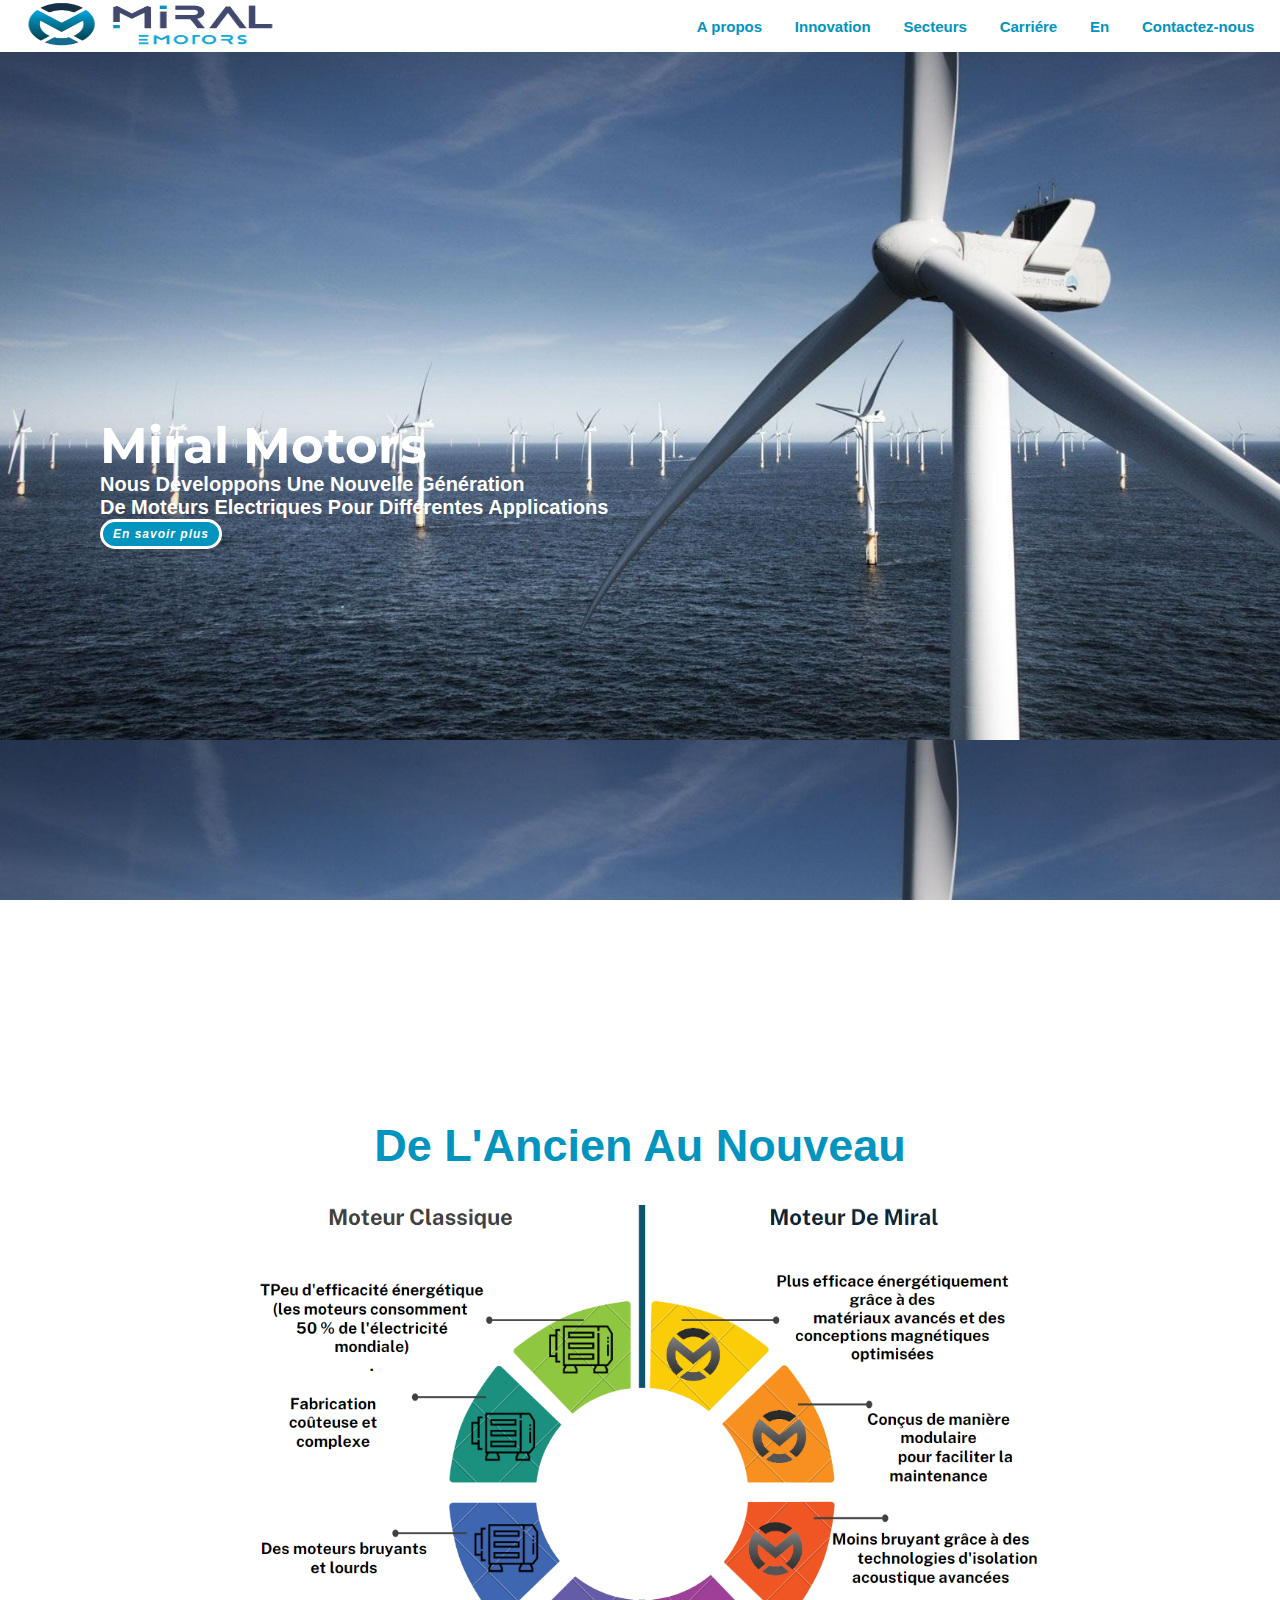
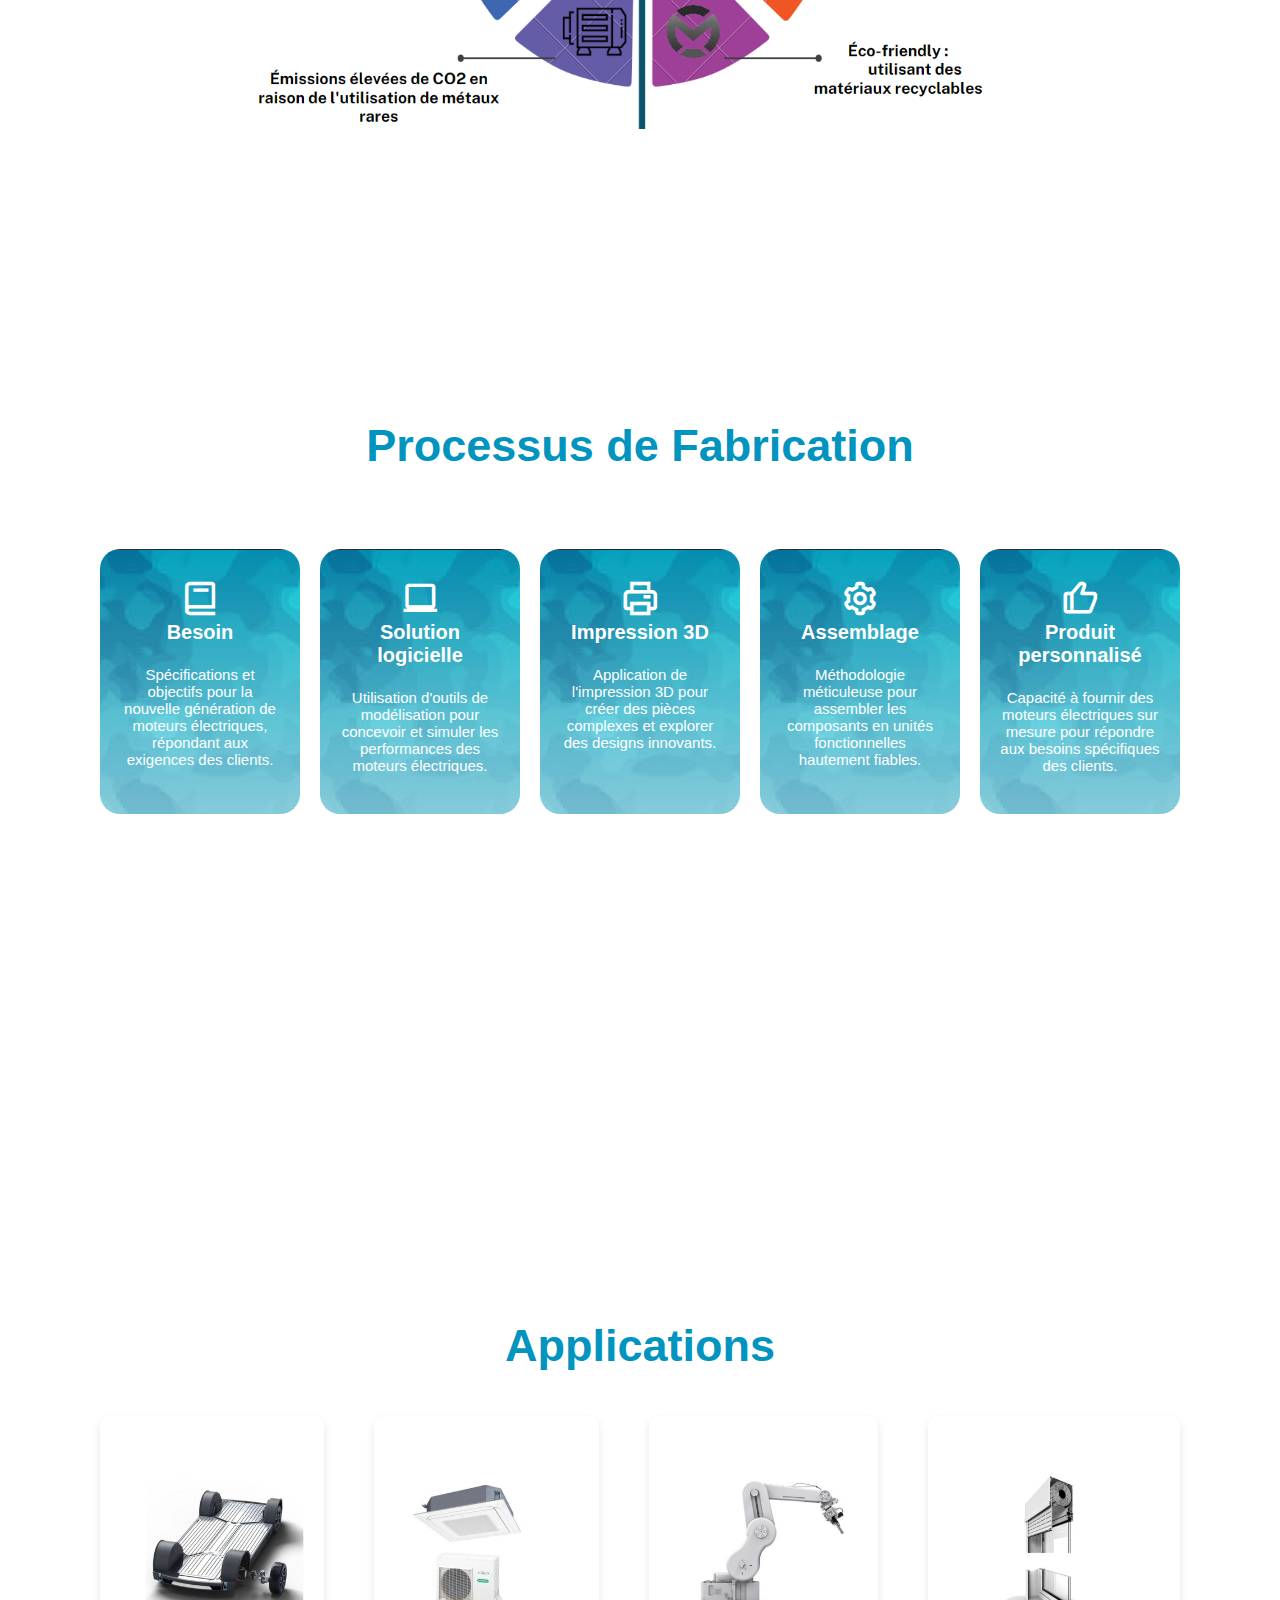
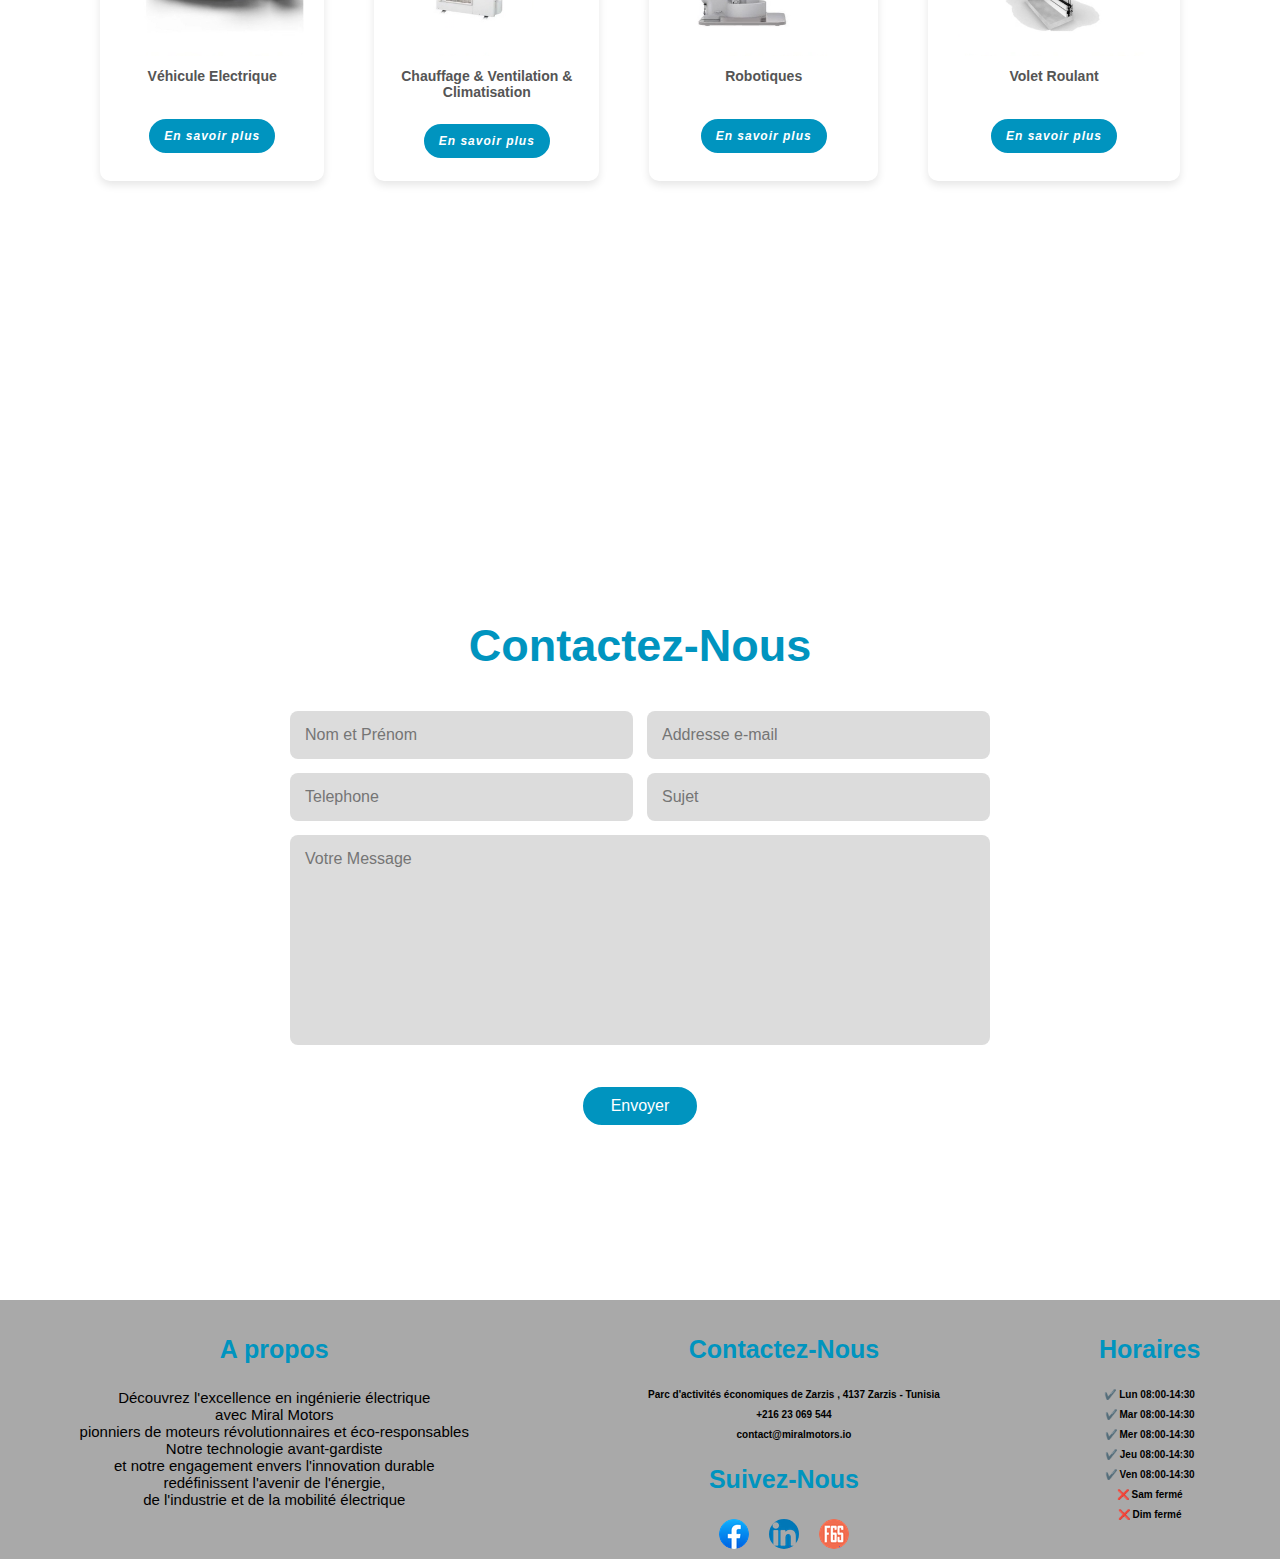
==== index.html @ d9f082d1 "Add files via upload" ====
<!DOCTYPE html>
<html lang="en">

<head>
    <meta charset="UTF-8" />
    <meta http-equiv="X-UA-Compatible" content="IE=edge" />
    <meta name="viewport" content="width=device-width , initial-scale=1.0" />
    <title>MIRAL MOTOR</title>
    <link href="https://unpkg.com/boxicons@2.1.4/css/boxicons.min.css" rel="stylesheet" />
    <link rel="stylesheet" href="couleur.css" />
    <link href="https://fonts.googleapis.com/css?family=Open+Sans" rel="stylesheet">
    <link href="https://cdn.jsdelivr.net/npm/bootstrap@5.3.1/dist/css/bootstrap.min.css" rel="stylesheet"
        integrity="sha384-4bw+/aepP/YC94hEpVNVgiZdgIC5+VKNBQNGCHeKRQN+PtmoHDEXuppvnDJzQIu9" crossorigin="anonymous">
    <link rel="shortcut icon" href="simplifié.png">
    <link rel="stylesheet" href="https://cdnjs.cloudflare.com/ajax/libs/font-awesome/6.1.1/css/all.min.css"
        integrity="sha512-KfkfwYDsLkIlwQp6LFnl8zNdLGxu9YAA1QvwINks4PhcElQSvqcyVLLD9aMhXd13uQjoXtEKNosOWaZqXgel0g=="
        crossorigin="anonymous" referrerpolicy="no-referrer" />


</head>

<body>
    <header class="header">
        <a href="index.html" class="logo" title="miral-motors"> <img src="horizontale.png" width="250" height="50" alt=""> </a>

        <nav class="navbar">
            <b> <a href="apropos.html">A propos</a>
                <a href="innovation.html">Innovation</a>
                <a href="secteurs.html">Secteurs</a>
                <a href="carriere.html">Carriére</a>

                <a href="en.html">En</a>
                <a href="contact.html">Contactez-nous</a>
            </b>
        </nav>
    </header>
    <section class="home" id="home">

        <div class="home-content"><br><br><br><br><br><br><br><br><br><br><br><br><br><br><br><br><br><br>
            <h1> Miral Motors</h1>

            <p>
                <b>
                    Nous Développons
                    Une Nouvelle Génération <br />
                    De Moteurs Electriques
                    Pour Différentes Applications<br />

                </b>
            </p>
            <a href="apropos.html" class="btn" style=" display: inline-block;
    padding: 0.5rem 1rem;
    background: rgb(0, 148, 191);
    border-radius: 3rem;
    border: 3px solid white;
    cursor: pointer;
    font-size: 1.2rem;
   
    letter-spacing: 0.1rem;
    font-weight: 300;
    transition: 0.5s ease;
    margin-top: 20;
    font-style: oblique;
    font-weight: bold; color: rgb(255, 255, 255);"> <b>En savoir plus</b></a>
        
    </section>
   
    <section class="container">
        <h2 class="heading">
     De L'Ancien Au Nouveau
        </h2><br>
        <br>
        <br>
        <center><img src="imgg.png" width="800" title="#"></center>
<!--      <div class="comparison-cards">

            <div class="comparison-card">
                <div class="criteria">Moteur Classique</div>
                <p class="motor-advantage">Peu d'efficacité énergétique <br> (les moteurs consomment 50 % de
                    l'électricité mondiale)</p>
                <p class="motor-advantage">Fabrication coûteuse et complexe</p>

                <p class="motor-advantage">Des moteurs bruyants et lourds
                <p class="motor-advantage">Émissions élevées de CO2 en raison de l'utilisation de métaux rares</p>

                </p>
            </div>
            <div class="comparison-card">
                <div class="criteria">Moteur De Miral</div>
                <p class="motor-benefit">Plus efficace énergétiquement grâce à des
                    matériaux avancés et des conceptions magnétiques optimisées</p>
                <p class="motor-benefit">Conçus de manière modulaire
                    pour faciliter la maintenance</p>
                <p class="motor-benefit">Moins bruyant grâce à des
                    technologies d'isolation acoustique avancées</p>
                <p class="motor-benefit">Éco-friendly :
                    utilisant des matériaux recyclables</p>

            </div>


        </div>-->
    </section> 
    <section class="services" id="services">
        <h2 class="heading">Processus de Fabrication
        </h2>
        <br><br><br> <br> <br><br><br>
        <div class="services-container">


            <div class="services-box">

                <h1> <i class='bx bx-book'></i></h1>
                <h3>Besoin

                </h3>
                <br><br>
                <p>
                    Spécifications et objectifs pour
                    la nouvelle génération de moteurs électriques,
                    répondant aux exigences des clients.
                </p>
            </div>
            <div class="services-box">

                <h1> <i class='bx bx-laptop'></i> </h1>
                <h3>
                    Solution logicielle
                </h3>
                <br> <br>
                <p>
                    Utilisation d'outils de modélisation
                    pour concevoir et simuler les performances
                    des moteurs électriques.
                </p></a>
            </div>
            <div class="services-box">
                <h1> <i class='bx bx-printer'></i></h1>
                <h3>
                    Impression 3D
                </h3>
                <br> <br>
                <p>
                    Application de l'impression 3D pour
                    créer des pièces complexes et explorer
                    des designs innovants.
                </p>
            </div>
            <div class="services-box">
                <h1> <i class='bx bx-cog'></i></h1>
                <h3>
                    Assemblage
                </h3>
                <br> <br>
                <p>
                    Méthodologie méticuleuse pour assembler
                    les composants en unités fonctionnelles
                    hautement fiables.
                </p>
            </div>
            <div class="services-box">

                <h1><i class='bx bx-like'></i></h1>
                <h3>Produit personnalisé

                </h3>
                <br> <br>
                <p>

                    Capacité à fournir des moteurs électriques
                    sur mesure pour répondre aux besoins
                    spécifiques des clients.
                </p>
            </div>
        </div>
    </section>
    <section class="modes-applications">
        <h2 class="heading">Applications
        </h2> <br><br><br><br>
        <div class="applications-grid">
            <div class="application">
                <img src="EV AND E MOBILITY.png" alt="Application 1">
                <h3> <b>Véhicule Electrique</b></h3> <br> <br>
                <center><a href="carriere.html" class="btn" style=" display: inline-block;
                                                    padding: 1rem 1.5rem;
                                                    background: rgb(0, 148, 191);
                                                    border-radius: 3rem;
                                                    border: 3px solid white;
                                                    cursor: pointer;
                                                    font-size: 1.2rem;
                                                   
                                                    letter-spacing: 0.1rem;
                                                    font-weight: 300;
                                                    transition: 0.5s ease;
                                                    margin-top: 20;
                                                    font-style: oblique;
                                                    font-weight: bold; color: rgb(255, 255, 255);"> En savoir plus</a></center>

            </div>
            <div class="application">
                <img src="HVAC.png" alt="Application 2">
                <h3> <b>Chauffage & Ventilation & Climatisation</b></h3>
                <br>
                <center><a href="secteurs.html" class="btn" style=" display: inline-block;
                                                    padding: 1rem 1.5rem;
                                                    background: rgb(0, 148, 191);
                                                    border-radius: 3rem;
                                                    border: 3px solid white;
                                                    cursor: pointer;
                                                    font-size: 1.2rem;
                                                   
                                                    letter-spacing: 0.1rem;
                                                    font-weight: 300;
                                                    transition: 0.5s ease;
                                                    margin-top: 20;
                                                    font-style: oblique;
                                                    font-weight: bold; color: rgb(255, 255, 255);"> En savoir plus</a></center>

            </div>
            <div class="application">
                <img src="ROBOTICS.png" alt="Application 3">
                <h3> <b>Robotiques</b></h3> <br> <br>
                <center><a href="secteurs.html" class="btn" style=" display: inline-block;
                                                    padding: 1rem 1.5rem;
                                                    background: rgb(0, 148, 191);
                                                    border-radius: 3rem;
                                                    border: 3px solid white;
                                                    cursor: pointer;
                                                    font-size: 1.2rem;
                                                   
                                                    letter-spacing: 0.1rem;
                                                    font-weight: 300;
                                                    transition: 0.5s ease;
                                                    margin-top: 20;
                                                    font-style: oblique;
                                                    font-weight: bold; color: rgb(255, 255, 255);"> En savoir plus</a></center>

            </div>
            <div class="application">
                <img src="ROLLER SHUTTER.png" alt="Application 4"> 
                <h3> <b>Volet Roulant </b></h3> <br> <br><center><a href="secteurs.html" class="btn" style=" display: inline-block;
                                                    padding: 1rem 1.5rem;
                                                    background: rgb(0, 148, 191);
                                                    border-radius: 3rem;
                                                    border: 3px solid white;
                                                    cursor: pointer;
                                                    font-size: 1.2rem;
                                                   
                                                    letter-spacing: 0.1rem;
                                                    font-weight: 300;
                                                    transition: 0.5s ease;
                                                    margin-top: 20;
                                                    font-style: oblique;
                                                    font-weight: bold; color: rgb(255, 255, 255);"> En savoir plus</a></center>

            </div>
        </div>
    </section>

    <!--fin de la section application-->
    <!-- section contact -->



    <section class="contact" id="contact">
        <h2 class="heading">
            Contactez-Nous

        </h2><br><br>
        <form action="form.php" method="post">
            <div class="input-box">
                <input type="text" placeholder="Nom et Prénom">
                <input type="email" placeholder="Addresse e-mail">
            </div>
            <div class="input-box">
                <input type="tel" placeholder="Telephone">
                <input type="text" placeholder="Sujet">
            </div>
            <textarea name="" id="" cols="30" rows="10" placeholder="Votre Message "></textarea>
            <input type="Submit" value="Envoyer" class="btn">
        </form>
    </section>
    <footer>
        <div class="footer_main">
            <div class="tag">
                <h1>A propos</h1>

     <p style="  text-align: center;
  justify-content: center;
  color: black;
  font-size: 1.5rem; ">
            Découvrez l'excellence en ingénierie électrique <br> avec Miral Motors <br>
            pionniers de moteurs révolutionnaires et
            éco-responsables <br> Notre technologie avant-gardiste <br>et notre engagement envers
            l'innovation durable
            <br>redéfinissent
            l'avenir de l'énergie, <br> de l'industrie et de la mobilité électrique
     </p>     

            </div>
            


            <div class="tag">
                <h1>Contactez-Nous</h1>

                <a href="https://goo.gl/maps/jPR5Lnm4Rp75n7xg6"> <i class="fa-solid fa-house"></i><b> Parc d'activités
                        économiques de Zarzis , 4137 Zarzis - Tunisia</b></a>
                <a href="https://api.whatsapp.com"><i class="fa-solid fa-phone"></i> <b>+216 23 069 544 </b></a>
                <a href="https://mail.google.com/mail/?tab=rm&ogbl"><i class="fa-solid fa-envelope"></i>
                    <b>contact@miralmotors.io </b></a>
                <h1>Suivez-Nous</h1>

                <div class="social_link">
                    <a href="https://www.facebook.com/Miralmotors/">
                        <img src="facebook.png" alt="facebook" title="facebook">
                    </a>
                  
                    <a href="https://tn.linkedin.com/company/miral-motors">
                        <img src="likedin.png" alt="linkedin" title="linkedin">
                 </a>
                
                    <a href="https://www.f6s.com/company/miral-motors">
                        <img src="f6s.png" alt="F6S" title="f6s">
             
                    </a>
</div>
               
            </div>

            <div class="tag">
                <h1>Horaires</h1>

                <a href="#" class="center"><b>✔️ Lun 08:00-14:30</b></a>
                <a href="#" class="center"><b>✔️ Mar 08:00-14:30</b></a>
                <a href="#" class="center"><b>✔️ Mer 08:00-14:30</b></a>
                <a href="#" class="center"><b>✔️ Jeu 08:00-14:30</b></a>
                <a href="#" class="center"><b>✔️ Ven 08:00-14:30</b></a>
                <a href="#" class="center"><b>❌ Sam fermé</b></a>
                <a href="#" class="center"><b>❌ Dim fermé</b></a>



            </div>


    </footer>
    <script src="movment.js"> </script>
    <script src="https://cdn.jsdelivr.net/npm/@popperjs/core@2.11.8/dist/umd/popper.min.js"
        integrity="sha384-I7E8VVD/ismYTF4hNIPjVp/Zjvgyol6VFvRkX/vR+Vc4jQkC+hVqc2pM8ODewa9r"
        crossorigin="anonymous"></script>
    <script src="https://cdn.jsdelivr.net/npm/bootstrap@5.3.1/dist/js/bootstrap.min.js"
        integrity="sha384-Rx+T1VzGupg4BHQYs2gCW9It+akI2MM/mndMCy36UVfodzcJcF0GGLxZIzObiEfa"
        crossorigin="anonymous"></script>



</body>

</html>
---- couleur.css ----
@import url("https://fonts.googleapis.com/css2?family=Poppins:wght@300;400;500;600;700;800;900& display=swap");
@import url('https://fonts.googleapis.com/css2?family=Montserrat:300&display=swap');


* {
  margin: 0;
  padding: 0;
  box-sizing: border-box;
  text-decoration: none;
  border: none;
  outline: none;
  scroll-behavior: smooth;
  font-family: sans-serif;
    box-sizing: border-box;
}
html {
  font-size: 62.5%;
  overflow-x: hidden;
}
body {
  background: white;
  color: black;
  font-family: "Helvetica Neue", Arial, sans-serif;
  margin: 0;
  padding: 0;
}
section {
  height: auto;
  width: auto;
  min-height: 100vh;
  padding: 220px 100px 20px;
}

/* header */
.header {
  position: fixed;
  top:0 ;
  left: 0;
  background:white;
  width: 100%;
  padding:0rem 2%;
  display: flex;
  justify-content: space-between;
  align-items: center;
  z-index: 100;
  
}
.header-white {
  background-color: rgb(255, 255, 255);
}

.logo {

  cursor: pointer;
  padding: 0% 0% 0%;
}

.navbar a {
  background-color: transparent;
  font-size: 1.5rem;
  color:rgb(0, 148, 191);
  margin-left: 3rem;
  transition: 0.3s;
}

.navbar a:hover,
.navbar a.active {
  color:rgb(255, 116, 116);
}
.home {
  display: flex;
  background-attachment:local;
  background: url(ji1.jpg);
  justify-content: left;

}
.home-content h3 {
  font-size: 4rem;
  font-weight: 700;
  text-align: left;
  color: white;
}
.home-content h3:nth-of-type(2) {
  margin-bottom: 3rem;
}
.home-content h1 {
  text-align: left;
  font-size: 5rem;
  font-weight: 500px;
  line-height: 1.1;
  color: white;
  font-family: 'Montserrat', sans-serif;
}
.home-content p {
  color: white;
  text-align: left;
  font-size: 2rem;
}
.home-content .btn {
  display: inline-block;
  padding: 0.5rem 1rem;
  background: transparent;
  border-radius: 3rem;
  border: 3px solid white;
  cursor: pointer;
  font-size: 1.2rem;
  color: white;
  letter-spacing: 0.1rem;
  font-weight: 300;
  transition: 0.5s ease;
  margin-top: 20;
  font-style:oblique;
  font-weight: bold;
}
.home-content .btn:hover{
  box-shadow: rgb(255, 0, 0);
}

.heading {
  text-align: center;
  font-size: 4.5rem;
  background-color: white;
  color: rgb(0, 148, 191);
}


.comparison-cards {
  display: flex;
  flex-wrap: wrap;
  justify-content:space-between;

}


.comparison-card {
  width: 600px;
  padding: 20px;
  border: 2px solid #ccc;
  border-radius: 100px;
  margin: 1px;
  flex: 1;
  box-shadow: 0 4px 8px rgba(0, 0, 0, 0.1);
}

.criteria {
  font-weight: bold;
  font-size: 2.5rem;
  color: rgb(1, 83, 106);
  text-align: center;
    justify-content: space-evenly;
}
.motor-advantage,
.motor-benefit {
  font-size: 1.5rem;
  margin: 20px;
  border-radius: 800px;
  padding: 20px;
}

.motor-advantage {
  background-color: #ffc2b3; /* Lighter red for disadvantages */
  color: #d8000c;
  font-weight: bold;
  text-align: center;
}

.motor-benefit {
  background-color: #c2e0c2; /* Lighter green for benefits */
  color: #006b00;
  font-weight: bold;
  text-align: center;
}

.services-container {
  display: flex;
  justify-content: left;
  align-items: left;
  flex-wrap: initial;
  gap: 2rem;
}
.services-container .services-box {
  flex: 1 1 150rem;
  background: url(yeRab.png);
  padding: 3rem 2rem 4rem;
  border-radius: 2rem;
  text-align: center;
  transition: 0.5s ease;
  cursor: pointer;
}
.services-container .services-box :hover {
  border-color: rgb(1, 150, 205);
  transform: scale(1.2);
}

.services-box i {
  color: #ffffff;
  font-size: 40px;
}
.services-box h3 {
  font-size: 2rem;
  color: white;
}
.services-box p {
  font-size: 1.5rem;
  color: white;
}
/*applications */ 
.modes-applications {
  text-align: center;
}


.applications-grid {
  display: inline-flex;
  grid-template-columns: repeat(2, 1fr);
  grid-gap: 50px;
  margin-left: auto;
  margin-right: auto;
}

.application {
  padding: 20px;
  border-radius: 10px;
  background-color: #fff;
  box-shadow: 0 4px 8px rgba(0, 0, 0, 0.1);
  transition: transform 0.2s ease;
}

.application img {
  max-width: 100%;
  border-radius: 8px;
}

.application h3 {
  font-size: 14px;
  margin: 10px 0;
  color: #555;
}

.application:hover {
  transform: translateY(-5px);
}
/*fin de l'application */

/*  debut contact */

.contact form {
  max-width: 70rem;
  margin: 1rem auto;
  text-align: center;
  margin-bottom: 1rem;
}
.contact form .input-box {
  display: flex;
  justify-content: space-between;
  flex-wrap: wrap;
  color: #000000;
  font-size: 2rem;
}
.contact form .input-box input,
.contact form textarea {
  width: 100%;
  padding: 1.5rem;
  font-size: 1.6rem;
  background: rgb(220, 220, 220);
  border-radius: 0.8rem;
  margin: 0.7rem 0;
}
.contact form .input-box input {
  width: 49% ;
}
.contact form textarea {
  resize: none;
}
.contact form .btn {
  margin-top: 3rem;
  cursor: pointer;
  color:white;
  background-color:rgb(0, 148, 191);
  font-size: 1.6rem;
    border-radius: 4rem;
      border: 3px solid white;
        padding: 1rem 2.8rem;
  }
footer {
  width: 100%;
  margin: 0;
  padding: 0;
}

footer .footer_main {
  width: 100%;
  background:rgb(169, 169, 169);
  display: flex;
  justify-content: space-around;
}

footer .footer_main .tag {
  margin: 10px 0;
}
footer .footer_main .tag .center {
  text-align: center;
}

footer .footer_main .tag h1 {
  font-size: 25px;
  margin: 25px 0;
  color: rgb(0, 148, 191);
  justify-content: center;
  text-align: center;
  font-weight: bold;
    box-sizing: border-box;
      font-family: sans-serif;
      justify-content: center;
      text-align: center;
}


 
footer .footer_main .tag a {
  display: block;
  color: black;
  text-decoration: none;
  margin: 9px 0;
  justify-content: center;
  text-align: center;
}

footer .footer_main .tag a i {
  padding: 0 10px;
    transition: 0.7;
  justify-content: center;
  text-align: center;
}



footer .footer_main .tag .social_link {
  display: flex;
  justify-content: center;
    text-align: center;
}

footer .footer_main .tag .social_link a {
  width: 30px;
  height: 30px;
  justify-content: center;
    text-align: center;
  border-radius: 100%;
padding: 0% 0% 0% ;
  margin: 0 10px  ;
  

  overflow: hidden;

}
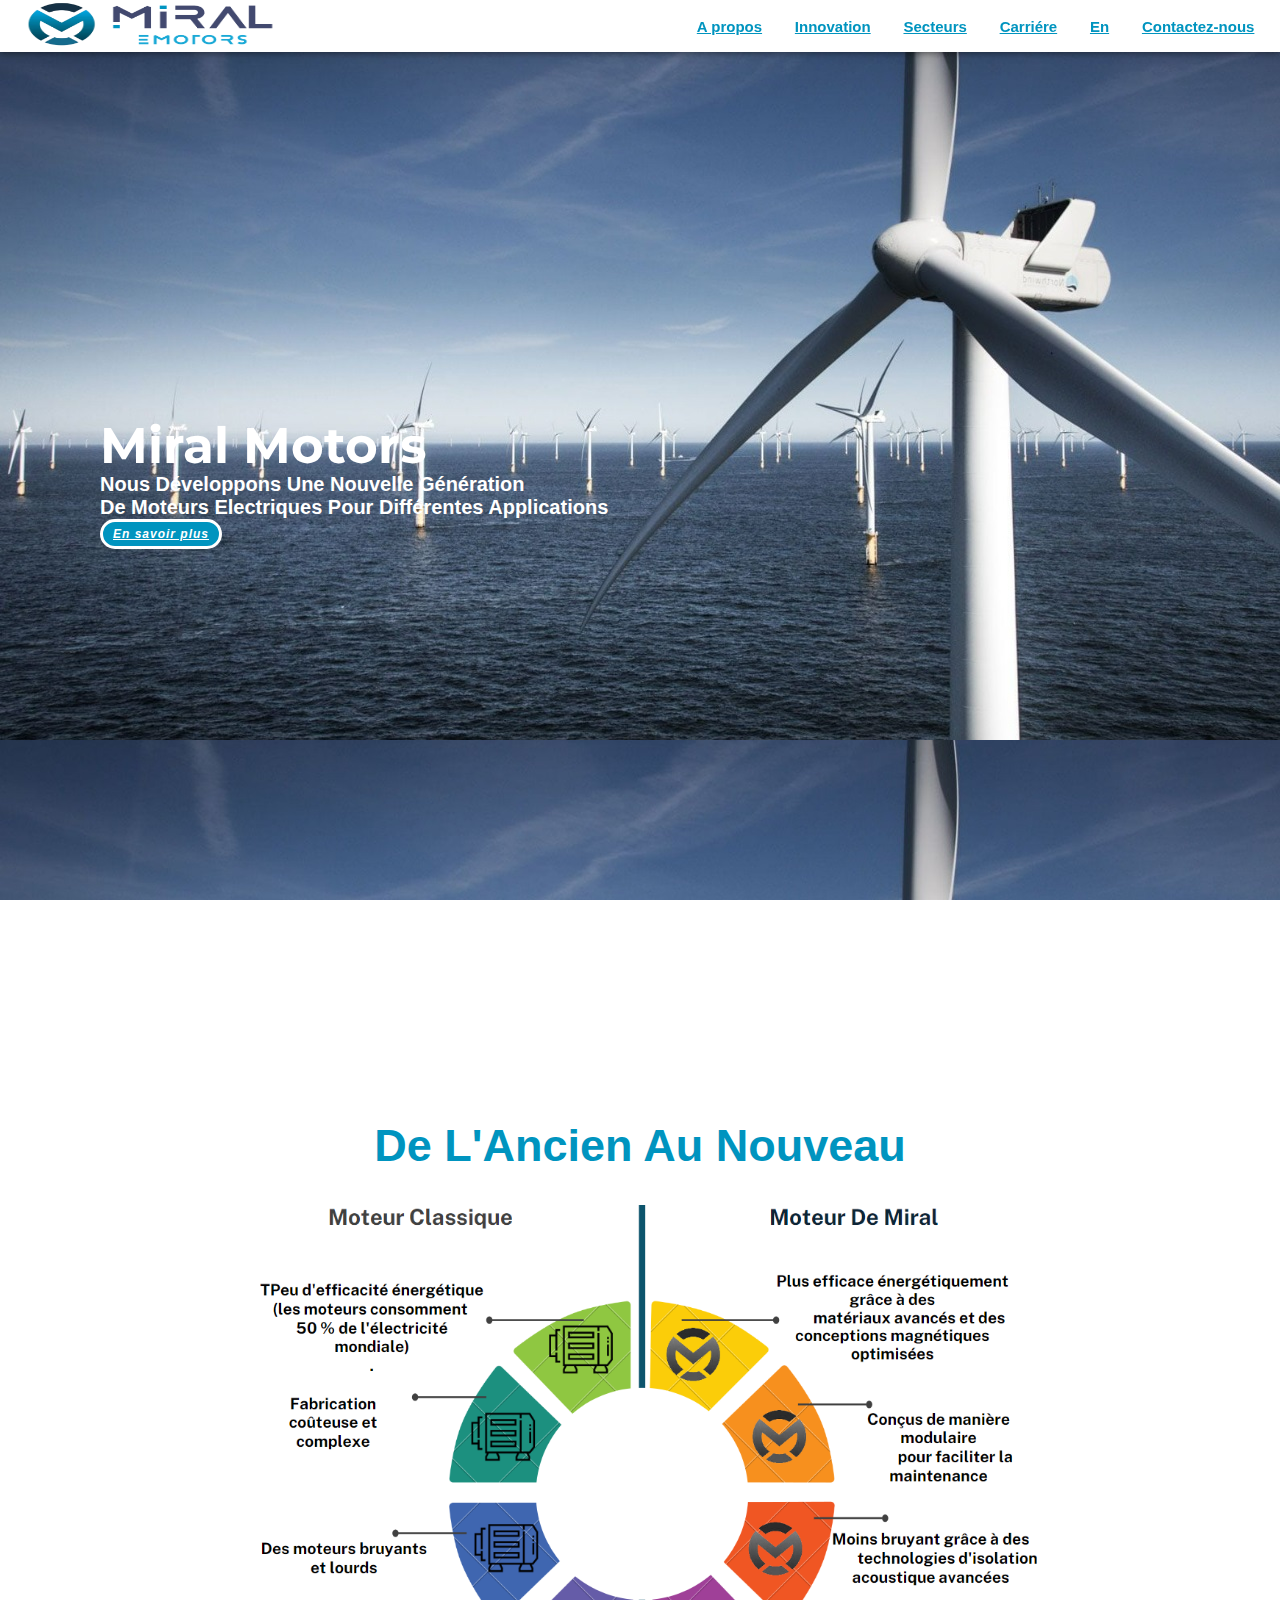
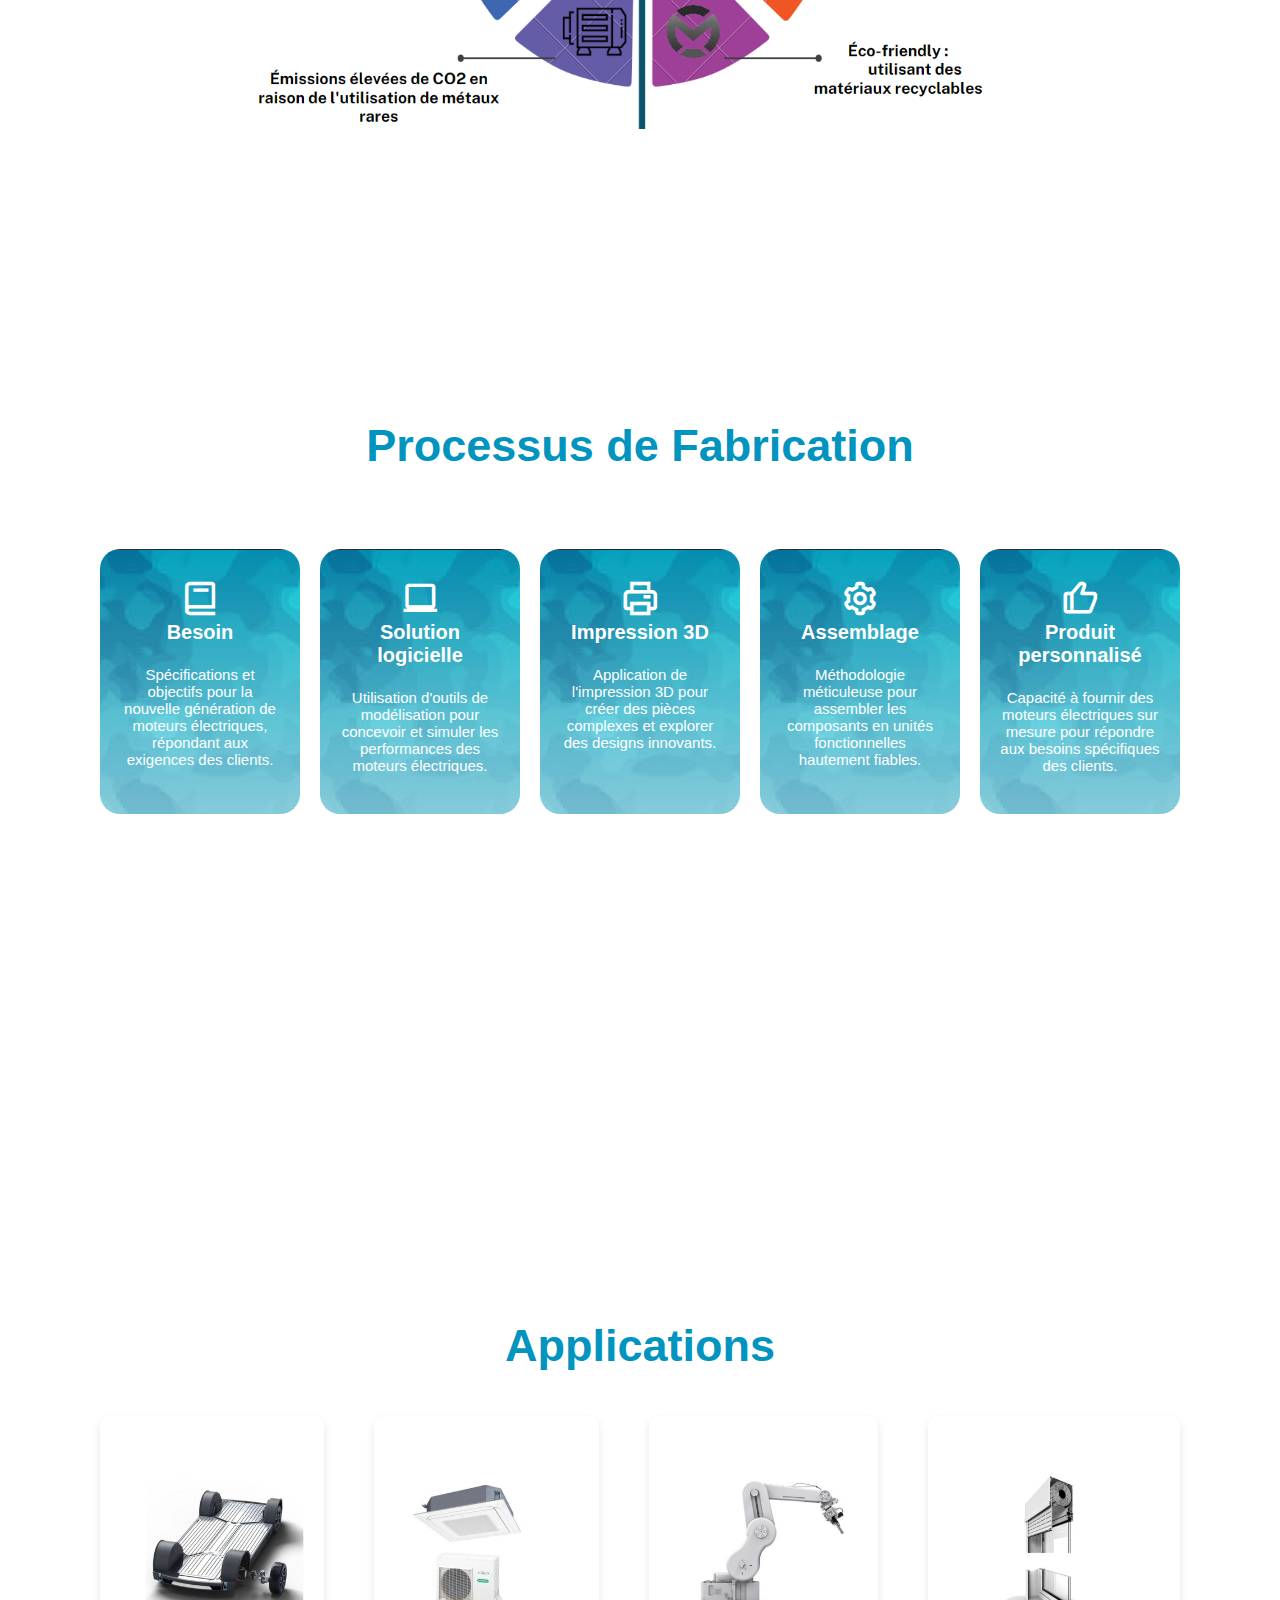
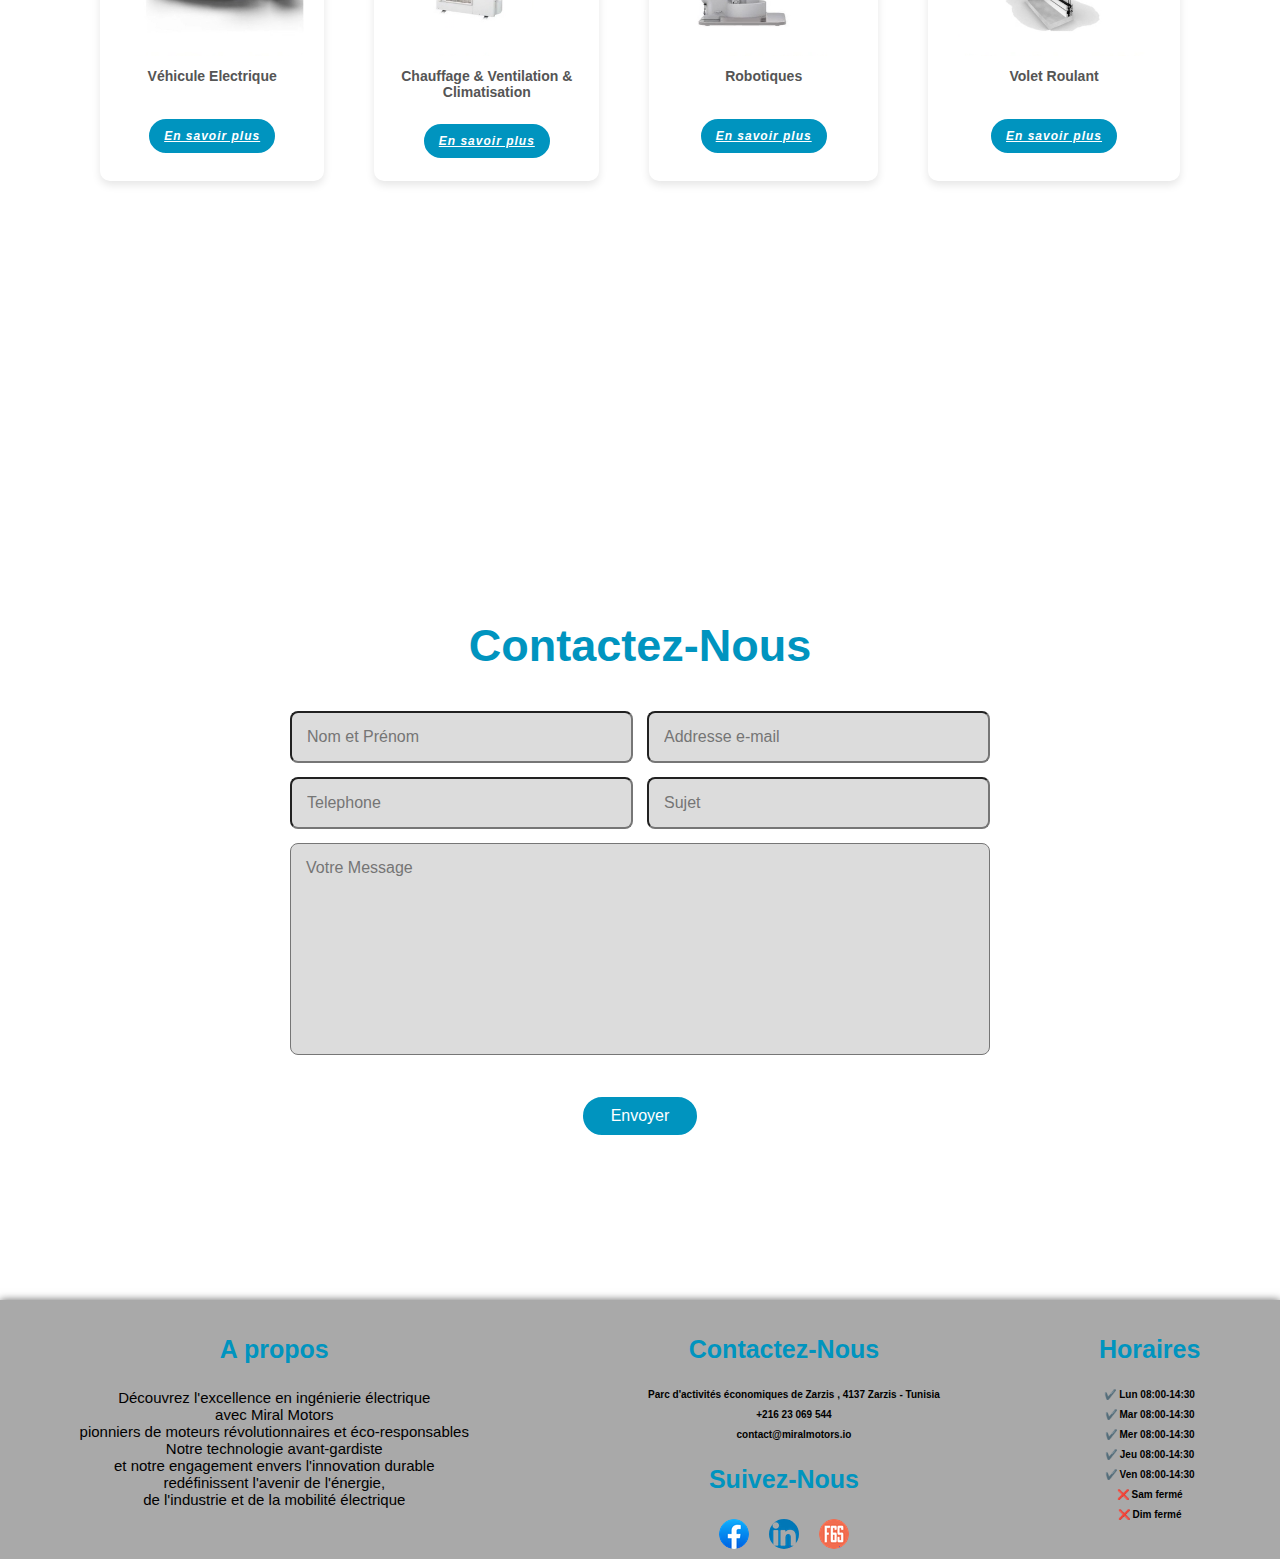
==== commit 0e69aff7: "Add files via upload" ====
--- a/index.html
+++ b/index.html
@@ -267,16 +267,16 @@
             Contactez-Nous
 
         </h2><br><br>
-        <form action="form.php" method="post">
+    <form action="form.php" method="post">
             <div class="input-box">
-                <input type="text" placeholder="Nom et Prénom">
-                <input type="email" placeholder="Addresse e-mail">
+                <input type="text" placeholder="Nom et Prénom" name="pname"  required>
+                <input type="email" placeholder="Addresse e-mail"  name="nemail" required>
             </div>
             <div class="input-box">
-                <input type="tel" placeholder="Telephone">
-                <input type="text" placeholder="Sujet">
-            </div>
-            <textarea name="" id="" cols="30" rows="10" placeholder="Votre Message "></textarea>
+                <input type="tel" placeholder="Telephone" name="telname"  required >
+                <input type="text" placeholder="Sujet"  name="sujname" required >
+            </div>
+            <textarea name="" id="" cols="30" rows="10" placeholder="Votre Message " name="mesname" required></textarea>
             <input type="Submit" value="Envoyer" class="btn">
         </form>
     </section>
@@ -353,8 +353,6 @@
         integrity="sha384-Rx+T1VzGupg4BHQYs2gCW9It+akI2MM/mndMCy36UVfodzcJcF0GGLxZIzObiEfa"
         crossorigin="anonymous"></script>
 
-
-
 </body>
 
 </html>--- a/couleur.css
+++ b/couleur.css
@@ -1,14 +1,10 @@
 @import url("https://fonts.googleapis.com/css2?family=Poppins:wght@300;400;500;600;700;800;900& display=swap");
 @import url('https://fonts.googleapis.com/css2?family=Montserrat:300&display=swap');
-
 
 * {
   margin: 0;
   padding: 0;
   box-sizing: border-box;
-  text-decoration: none;
-  border: none;
-  outline: none;
   scroll-behavior: smooth;
   font-family: sans-serif;
     box-sizing: border-box;
@@ -17,6 +13,7 @@
   font-size: 62.5%;
   overflow-x: hidden;
 }
+
 body {
   background: white;
   color: black;
@@ -43,6 +40,7 @@
   justify-content: space-between;
   align-items: center;
   z-index: 100;
+    box-shadow: 0 0 8px rgba(0, 0, 0, 0.6);
   
 }
 .header-white {
@@ -74,6 +72,7 @@
   justify-content: left;
 
 }
+
 .home-content h3 {
   font-size: 4rem;
   font-weight: 700;
@@ -282,10 +281,117 @@
       border: 3px solid white;
         padding: 1rem 2.8rem;
   }
+
+    #projects .projects {
+      flex-direction: column;
+      max-width: 1200px;
+      margin: 0 auto;
+      padding: 100px 0;
+      margin-top: -180px;
+    }
+  
+
+    #projects .all-projects {
+      display: flex;
+      align-items: center;
+      justify-content: center;
+      flex-direction: column;
+    }
+  
+    #projects .project-item {
+      display: flex;
+      align-items: center;
+      justify-content: center;
+      flex-direction: column;
+      width: 80%;
+      margin: 20px auto;
+      overflow: hidden;
+      border-radius: 10px;
+    }
+  
+    #projects .project-info {
+      padding: 30px;
+      flex-basis: 50%;
+      height: 100%;
+      display: flex;
+      align-items: flex-start;
+      justify-content: center;
+      flex-direction: column;
+      background-image: linear-gradient(60deg, rgb(21, 49, 69) 0%, rgb(0, 148, 191) 100%);
+      color: white;
+    }
+  
+    #projects .project-info h1 {
+      font-size: 4rem;
+      font-weight: 500;
+    }
+  
+    #projects .project-info h2 {
+      font-size: 1.8rem;
+      font-weight: 500;
+      margin-top: 10px;
+    }
+  
+    #projects .project-info p {
+      color: white;
+    }
+  
+    #projects .project-img {
+      flex-basis: 50%;
+      height: 300px;
+      overflow: hidden;
+      position: relative;
+    }
+  
+    #projects .project-img:after {
+      content: '';
+      position: absolute;
+      left: 0;
+      top: 0;
+      height: 100%;
+      width: 100%;
+      background-image: linear-gradient(60deg, rgb(21, 49, 69) 0%, rgb(0, 146, 191) 100%);      opacity: 0.35;
+    }
+  
+    #projects .project-img img {
+      transition: 0.3s ease transform;
+    }
+  
+    #projects .project-item:hover .project-img img {
+      transform: scale(1.3);
+    }
+  
+    @media only screen and (min-width: 768px) {
+  
+      #projects .project-item {
+        flex-direction: row;
+      }
+  
+      #projects .project-item:nth-child(even) {
+        flex-direction: row-reverse;
+      }
+  
+      #projects .project-item {
+        height: 400px;
+        margin: 0;
+        width: 100%;
+        border-radius: 0;
+      }
+  
+      #projects .all-projects .project-info {
+        height: 100%;
+      }
+  
+      #projects .all-projects .project-img {
+        height: 100%;
+      }
+  
+    }
 footer {
   width: 100%;
   margin: 0;
   padding: 0;
+      box-shadow: 0 0 8px rgba(0, 0, 0, 0.6);
 }
 
 footer .footer_main {
@@ -345,12 +451,10 @@
   width: 30px;
   height: 30px;
   justify-content: center;
-    text-align: center;
+  text-align: center;
   border-radius: 100%;
-padding: 0% 0% 0% ;
+  padding: 0% 0% 0% ;
   margin: 0 10px  ;
-  
-
   overflow: hidden;
 
 }
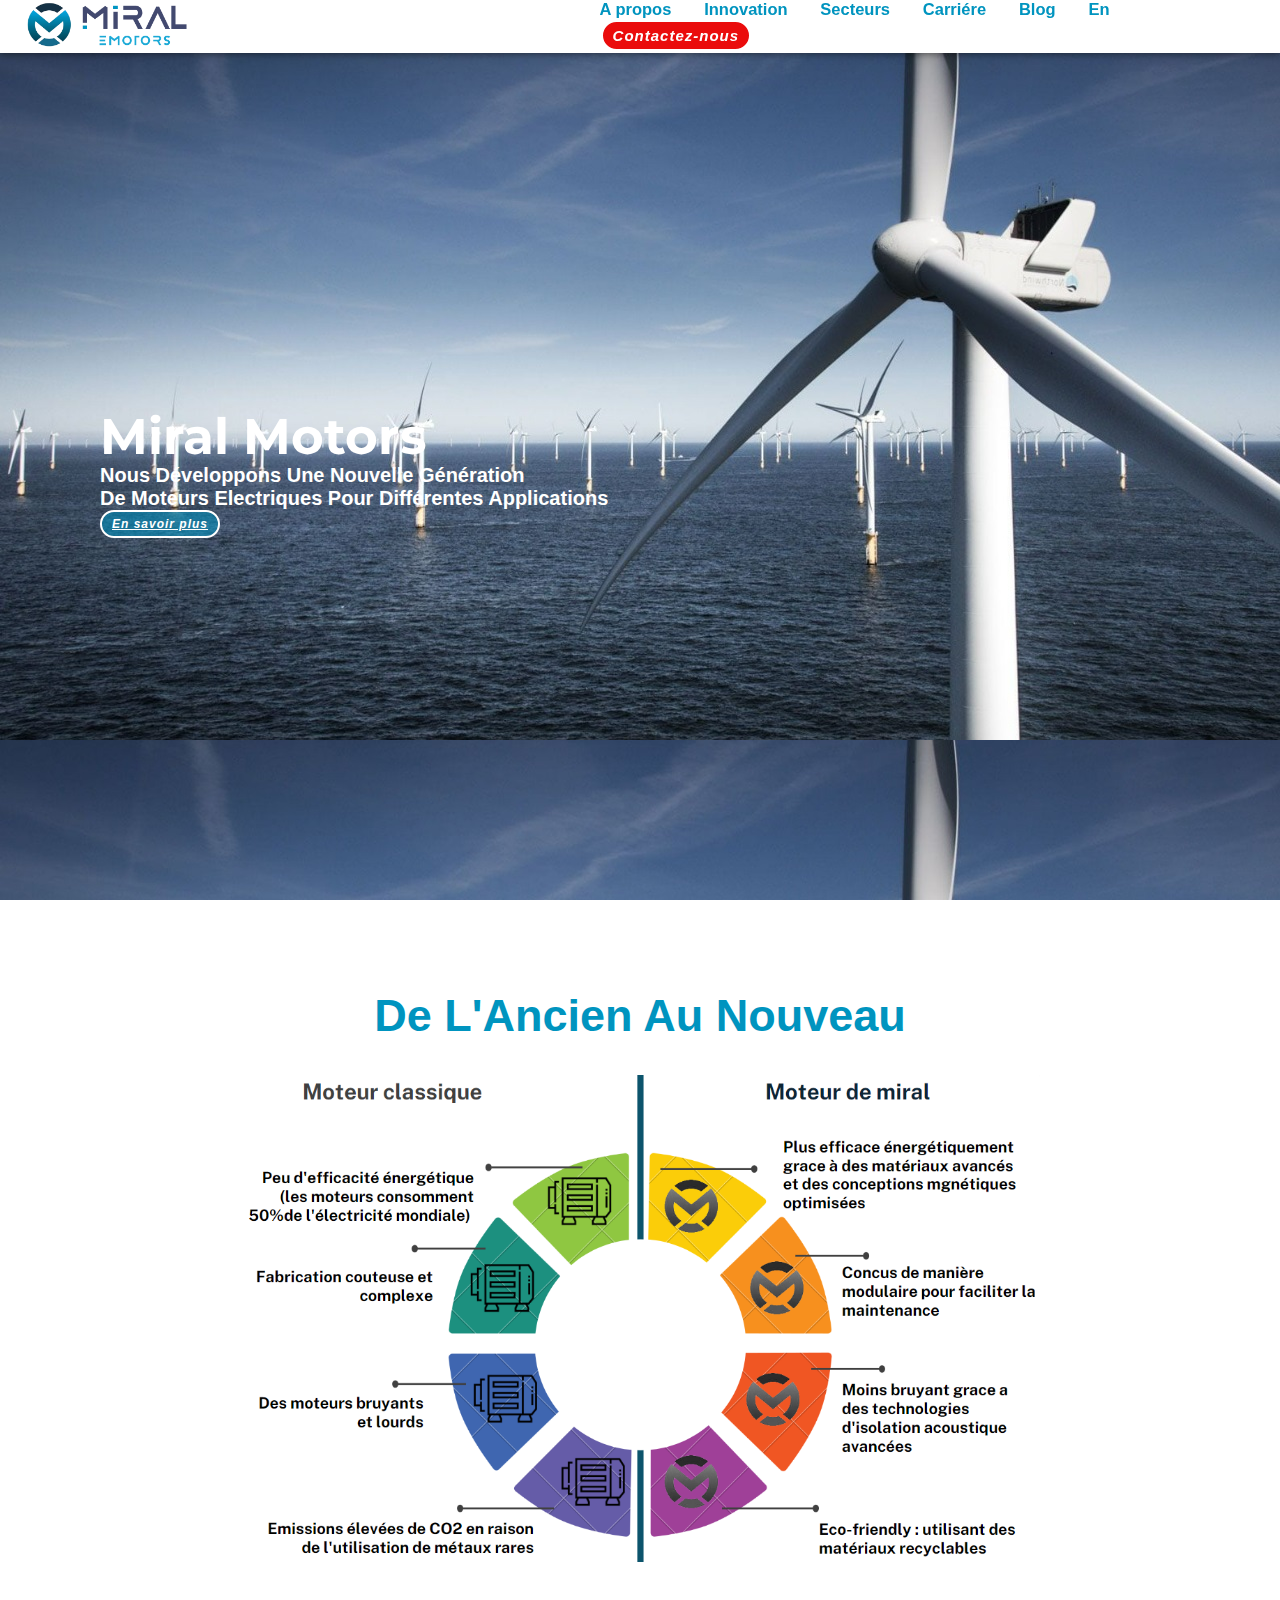
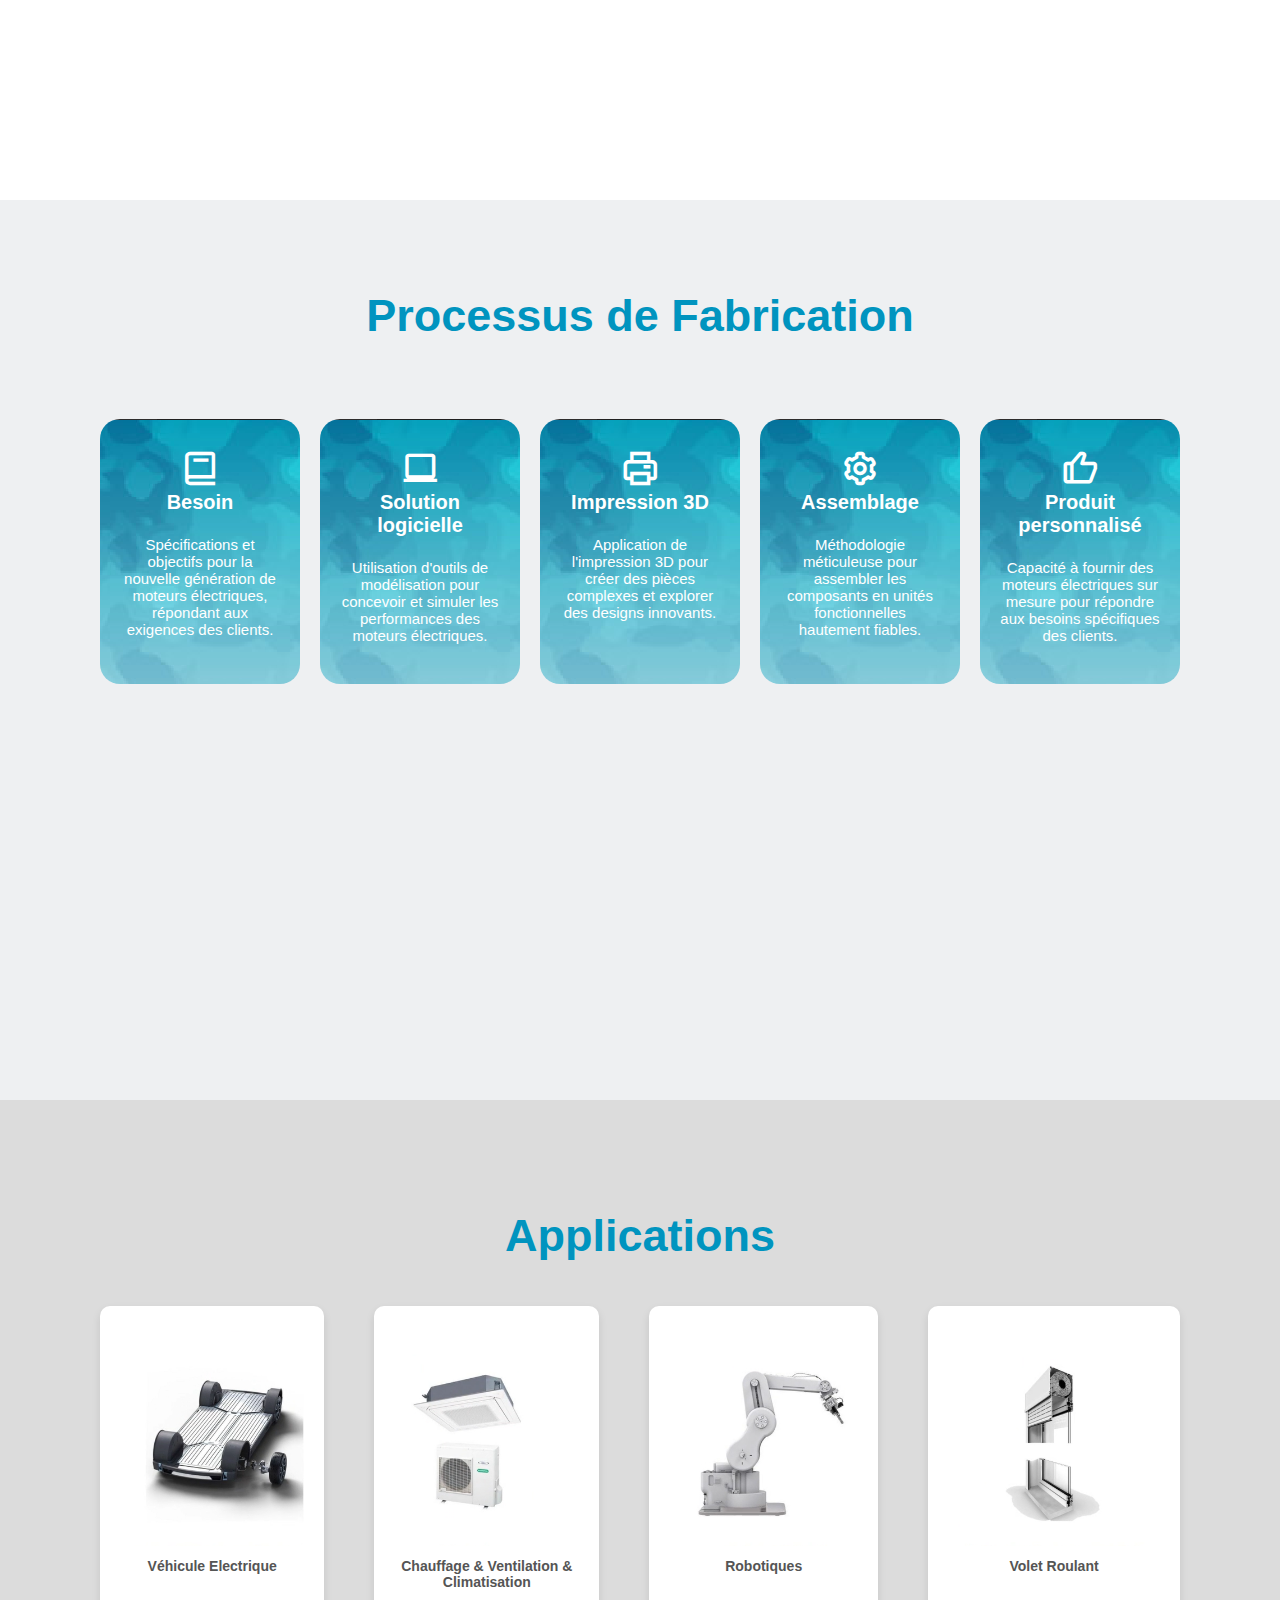
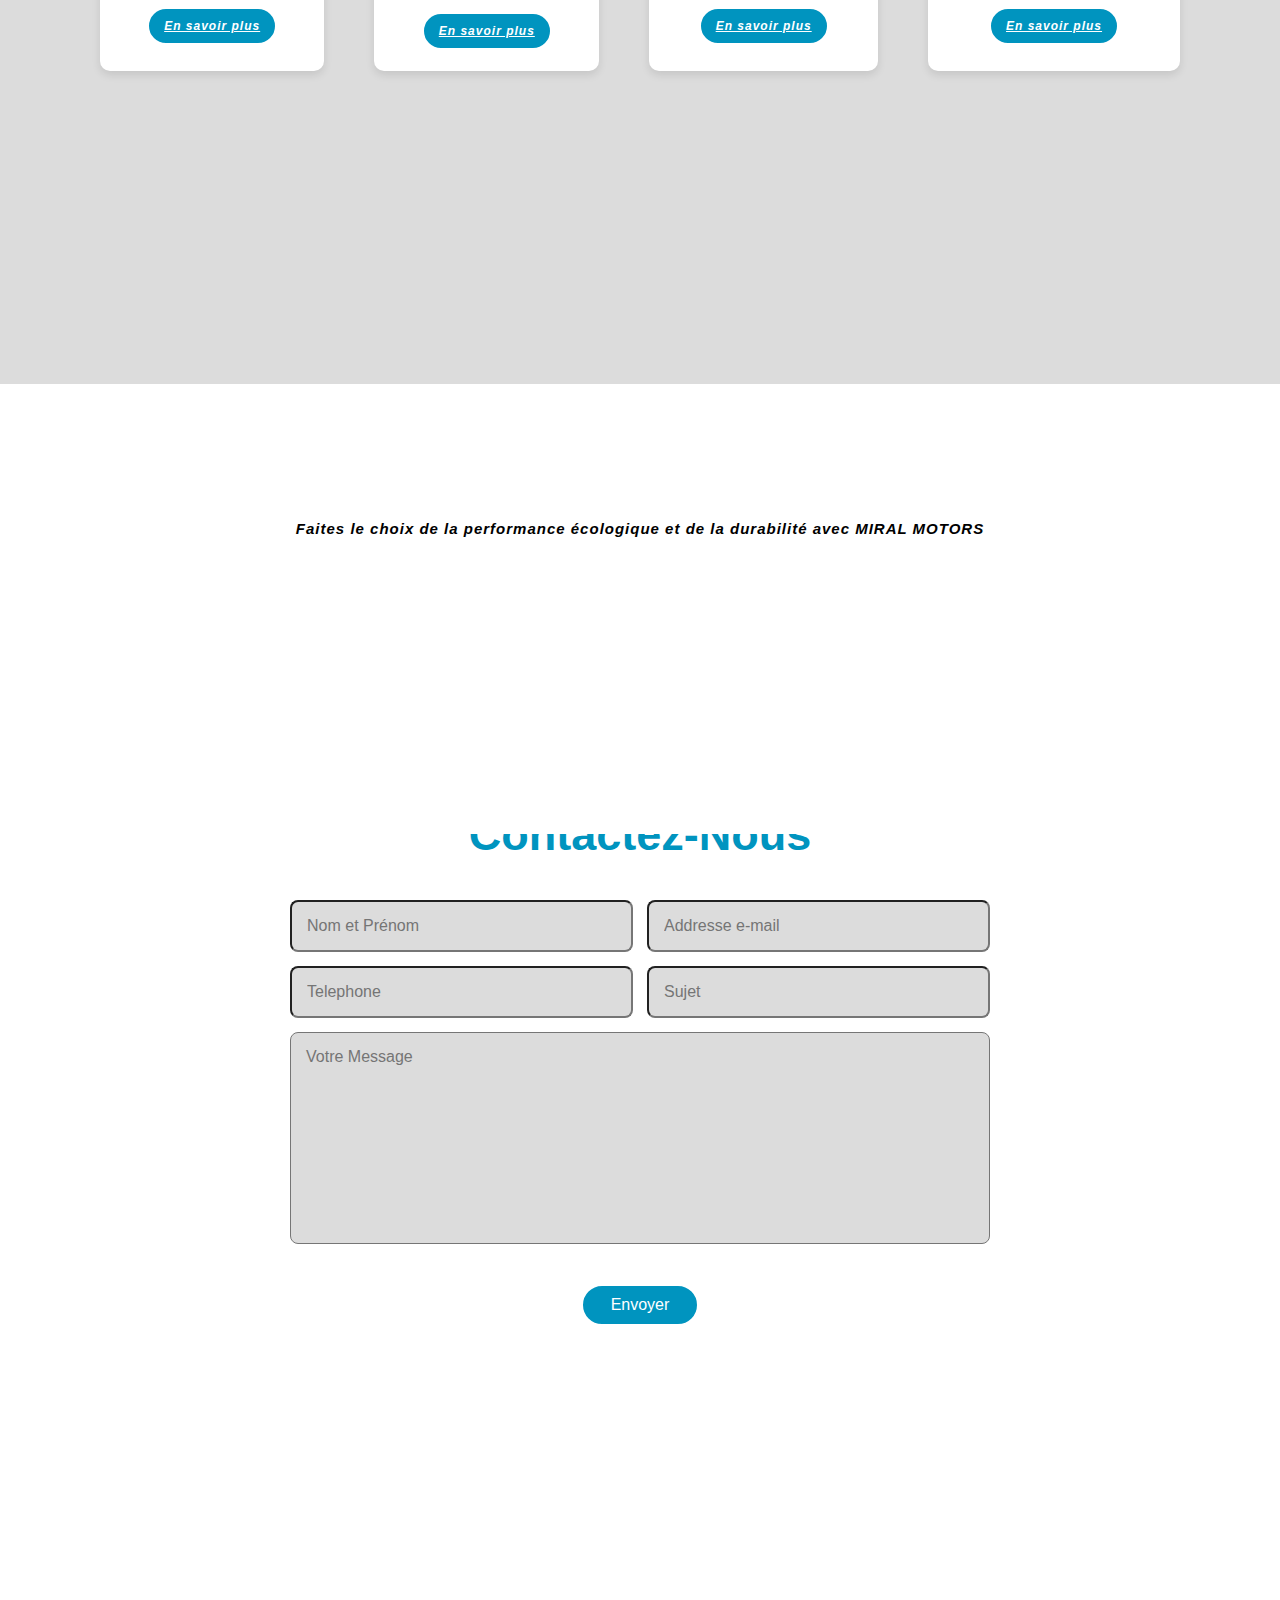
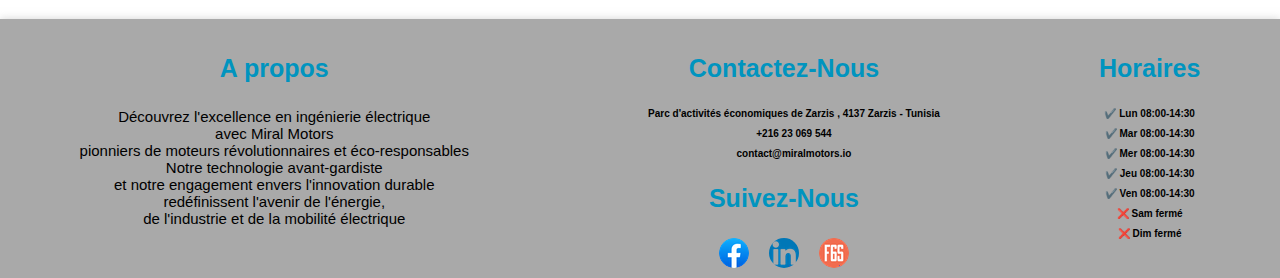
==== commit 649a312a: "Add files via upload" ====
--- a/index.html
+++ b/index.html
@@ -2,6 +2,7 @@
 <html lang="en">
 
 <head>
+    
     <meta charset="UTF-8" />
     <meta http-equiv="X-UA-Compatible" content="IE=edge" />
     <meta name="viewport" content="width=device-width , initial-scale=1.0" />
@@ -15,28 +16,49 @@
     <link rel="stylesheet" href="https://cdnjs.cloudflare.com/ajax/libs/font-awesome/6.1.1/css/all.min.css"
         integrity="sha512-KfkfwYDsLkIlwQp6LFnl8zNdLGxu9YAA1QvwINks4PhcElQSvqcyVLLD9aMhXd13uQjoXtEKNosOWaZqXgel0g=="
         crossorigin="anonymous" referrerpolicy="no-referrer" />
-
+<style>
+    .btn:hover {
+        box-shadow: 0 0 1rem rgb(255, 255, 255);
+    }
+</style>
 
 </head>
 
 <body>
     <header class="header">
-        <a href="index.html" class="logo" title="miral-motors"> <img src="horizontale.png" width="250" height="50" alt=""> </a>
+        <a href="index.html" class="logo" title="miral-motors"> <img src="horizontale.png"  width="30%" alt=""> </a>
 
         <nav class="navbar">
             <b> <a href="apropos.html">A propos</a>
                 <a href="innovation.html">Innovation</a>
                 <a href="secteurs.html">Secteurs</a>
                 <a href="carriere.html">Carriére</a>
-
+<a href="blog.html">Blog</a>
                 <a href="en.html">En</a>
-                <a href="contact.html">Contactez-nous</a>
+                
+                <a href="contact.html" class="btn" style=" display: inline-block;
+                text-decoration: none;
+                                                                    padding: 0.5rem 1rem;
+                                                                    background: rgb(234, 12, 12);
+                                                                    border-radius: 3rem;
+                                                                    border: 3px solid white;
+                                                                    cursor: pointer;
+                                                                   font-size: 1.5rem;
+                                                                   
+                                                                    letter-spacing: 0.1rem;
+                                                                    font-weight: 300;
+                                                                    transition: 0.5s ease;
+                                                                    margin-top: 20;
+                                                                    font-style: oblique;
+                                                                    font-weight: bold; color: rgb(255, 255, 255);">
+                    <b>Contactez-nous</b></a>
             </b>
         </nav>
     </header>
     <section class="home" id="home">
 
-        <div class="home-content"><br><br><br><br><br><br><br><br><br><br><br><br><br><br><br><br><br><br>
+        <div class="home-content" style=" float: left;
+    margin-right: 10px;"><br><br><br><br><br><br><br><br><br><br><br><br><br><br><br><br><br><br><br><br><br><br><br><br><br><br><br><br><br>
             <h1> Miral Motors</h1>
 
             <p>
@@ -50,9 +72,9 @@
             </p>
             <a href="apropos.html" class="btn" style=" display: inline-block;
     padding: 0.5rem 1rem;
-    background: rgb(0, 148, 191);
-    border-radius: 3rem;
-    border: 3px solid white;
+     background: rgba(0, 146, 191, 0.567);
+        border-radius: 3rem;
+        border: 2px solid  rgb(255, 255, 255);
     cursor: pointer;
     font-size: 1.2rem;
    
@@ -71,7 +93,7 @@
         </h2><br>
         <br>
         <br>
-        <center><img src="imgg.png" width="800" title="#"></center>
+        <center><img src="s.png" width="800" title="#"></center>
 <!--      <div class="comparison-cards">
 
             <div class="comparison-card">
@@ -101,8 +123,8 @@
 
         </div>-->
     </section> 
-    <section class="services" id="services">
-        <h2 class="heading">Processus de Fabrication
+    <section class="services" id="services" style="background-color:rgba(112, 128, 144, 0.122) ;">
+        <h2 class="heading" style="background-color:transparent;">Processus de Fabrication
         </h2>
         <br><br><br> <br> <br><br><br>
         <div class="services-container">
@@ -174,8 +196,9 @@
             </div>
         </div>
     </section>
-    <section class="modes-applications">
-        <h2 class="heading">Applications
+
+    <section class="modes-applications" style="background-color:rgb(220,220,220)">
+        <h2 class="heading" style="background-color: rgb(220,220,220); margin-top: 20px;">Applications
         </h2> <br><br><br><br>
         <div class="applications-grid">
             <div class="application">
@@ -255,11 +278,38 @@
 
             </div>
         </div>
+      
     </section>
-
-    <!--fin de la section application-->
-    <!-- section contact -->
-
+<br><br><br><br><br><br><br><br><br><br><br><br><br><br><br><br><br><br><br>
+<div class="changing-background  heading"  width: 100%; style="text-align: center; color: white;  ; transform: translate(-50%, -50%);
+             font-size: 18px;  padding: 10%;
+             left: 50%;        color: white;
+            
+            position: absolute; "
+    height: 100vh; >
+    <center><a href="contact.html" class="btn" style=" display: inline-block;
+                    text-decoration: none;
+                                                                        padding: 0.5rem 1rem;
+                                                                        background: rgb(255, 255, 255);
+                                                                        border-radius: 3rem;
+                                                                        border: 3px solid white;
+                                                                        cursor: pointer;
+                                                                       font-size: 1.5rem;
+                                                                       
+                                                                        letter-spacing: 0.1rem;
+                                                                        font-weight: 300;
+                                                                        transition: 0.5s ease;
+                                                                        margin-top: 20;
+                                                                        font-style: oblique;
+                                                                        font-weight: bold; color: rgb(0, 0, 0);">
+        <b>Faites le choix de la performance écologique et de la durabilité avec MIRAL MOTORS </b></a></center>
+</div>
+      
+           
+          
+<br><br><br><br><br><br><br><br><br><br>
+  
+   
 
 
     <section class="contact" id="contact">
@@ -267,6 +317,7 @@
             Contactez-Nous
 
         </h2><br><br>
+
     <form action="form.php" method="post">
             <div class="input-box">
                 <input type="text" placeholder="Nom et Prénom" name="pname"  required>
@@ -295,10 +346,13 @@
             l'innovation durable
             <br>redéfinissent
             l'avenir de l'énergie, <br> de l'industrie et de la mobilité électrique
-     </p>     
+     </p>   
+    
+  
 
             </div>
             
+
 
 
             <div class="tag">
--- a/couleur.css
+++ b/couleur.css
@@ -25,7 +25,7 @@
   height: auto;
   width: auto;
   min-height: 100vh;
-  padding: 220px 100px 20px;
+  padding: 90px 100px 20px;
 }
 
 /* header */
@@ -54,16 +54,18 @@
 }
 
 .navbar a {
+  text-decoration: none;
   background-color: transparent;
-  font-size: 1.5rem;
+  font-size: 1.65rem;
   color:rgb(0, 148, 191);
   margin-left: 3rem;
-  transition: 0.3s;
+  transition: 0.5s;
 }
 
 .navbar a:hover,
 .navbar a.active {
-  color:rgb(255, 116, 116);
+  color:rgb(234, 12, 12);
+  text-decoration: underline;
 }
 .home {
   display: flex;
@@ -228,6 +230,7 @@
 .application img {
   max-width: 100%;
   border-radius: 8px;
+
 }
 
 .application h3 {
@@ -355,10 +358,12 @@
   
     #projects .project-img img {
       transition: 0.3s ease transform;
+      
     }
   
     #projects .project-item:hover .project-img img {
       transform: scale(1.3);
+      
     }
   
     @media only screen and (min-width: 768px) {
@@ -391,7 +396,7 @@
   width: 100%;
   margin: 0;
   padding: 0;
-      box-shadow: 0 0 8px rgba(0, 0, 0, 0.6);
+      box-shadow: 0 0 8px rgb(169, 169, 169,0.5);
 }
 
 footer .footer_main {
@@ -458,3 +463,66 @@
   overflow: hidden;
 
 }
+
+.changing-background {
+  width: 100%;
+  height: 50vh;
+  background-size: cover;
+  animation: changeBackground 4s infinite;
+ 
+}
+
+@keyframes changeBackground {
+  0% {
+    background-image: url('4.jpg');
+  }
+
+  33.33% {
+    background-image: url('ja.jpg');
+  }
+
+  66.66% {
+    background-image: url('1.jpg');
+  }
+
+  100% {
+    background-image: url('ji.jpg');
+  }
+}
+.about {
+  display: flex;
+  justify-content: center;
+  align-items: center;
+  background-color:white;
+  padding: 50px;
+}
+
+.equipe {
+  display: flex;
+  justify-content: center;
+  align-items: center;
+  background-color: rgba(169, 169, 169, 0.205);
+  padding: 50px;
+
+}
+
+.about-image {
+  position: relative;
+  overflow: hidden;
+  width: 500px;
+  height: 500px;
+
+}
+
+.about-image img {
+  width: 100%;
+  height: 100%;
+  object-fit: cover;
+  transition: transform 0.5s ease;
+}
+
+.about-content {
+  max-width: 600px;
+  margin-left: 30px;
+
+}